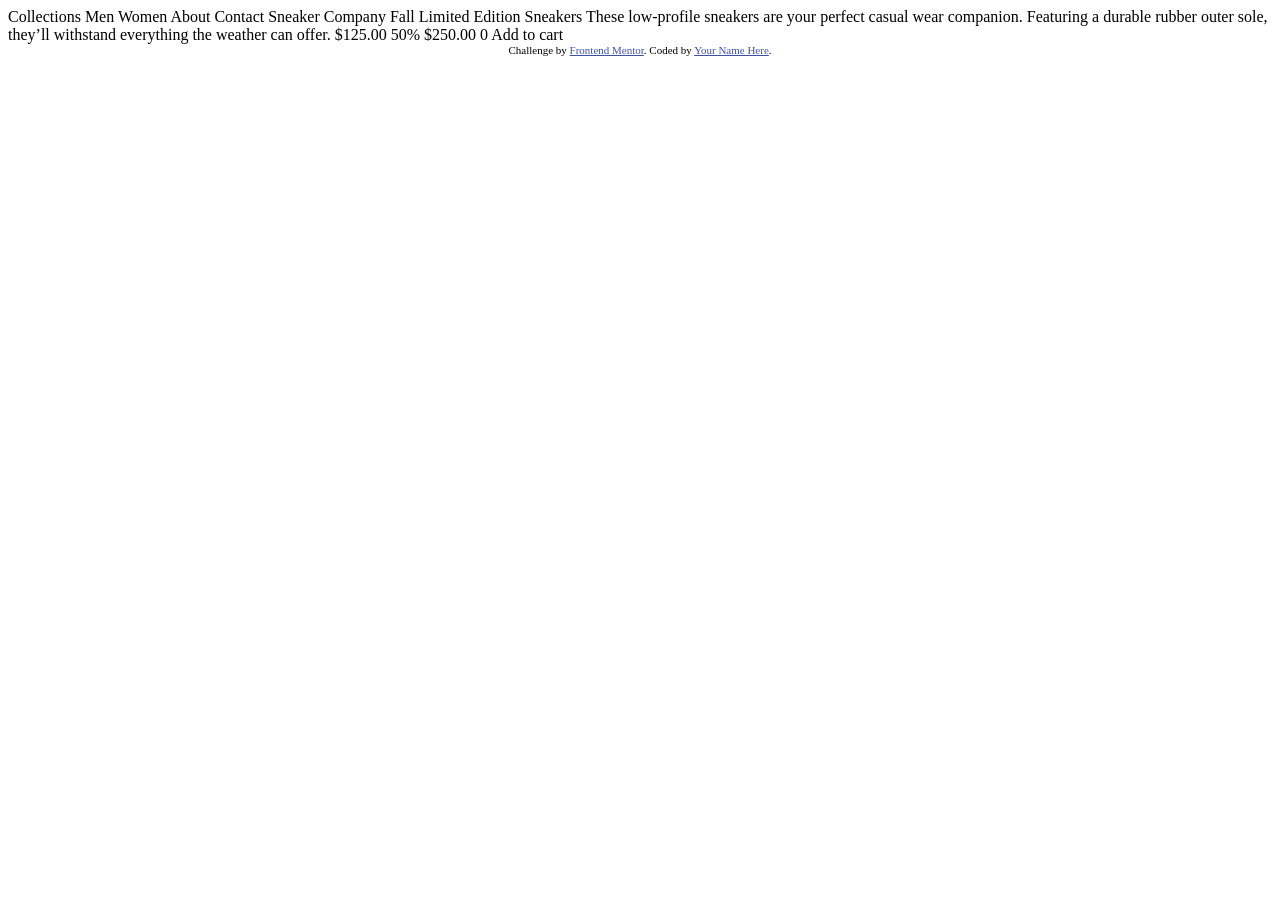
==== ecommerce-product-page-main 2/index.html @ 89cd6dac "projet commun" ====
<!DOCTYPE html>
<html lang="en">
<head>
  <meta charset="UTF-8">
  <meta name="viewport" content="width=device-width, initial-scale=1.0"> <!-- displays site properly based on user's device -->

  <link rel="icon" type="image/png" sizes="32x32" href="./images/favicon-32x32.png">
  
  <title>Frontend Mentor | E-commerce product page</title>

  <!-- Feel free to remove these styles or customise in your own stylesheet 👍 -->
  <style>
    .attribution { font-size: 11px; text-align: center; }
    .attribution a { color: hsl(228, 45%, 44%); }
  </style>
</head>
<body>

  Collections
  Men
  Women
  About
  Contact

  Sneaker Company

  Fall Limited Edition Sneakers

  These low-profile sneakers are your perfect casual wear companion. Featuring a 
  durable rubber outer sole, they’ll withstand everything the weather can offer.

  $125.00
  50%
  $250.00

  0
  Add to cart
  
  <div class="attribution">
    Challenge by <a href="https://www.frontendmentor.io?ref=challenge" target="_blank">Frontend Mentor</a>. 
    Coded by <a href="#">Your Name Here</a>.
  </div>
</body>
</html>
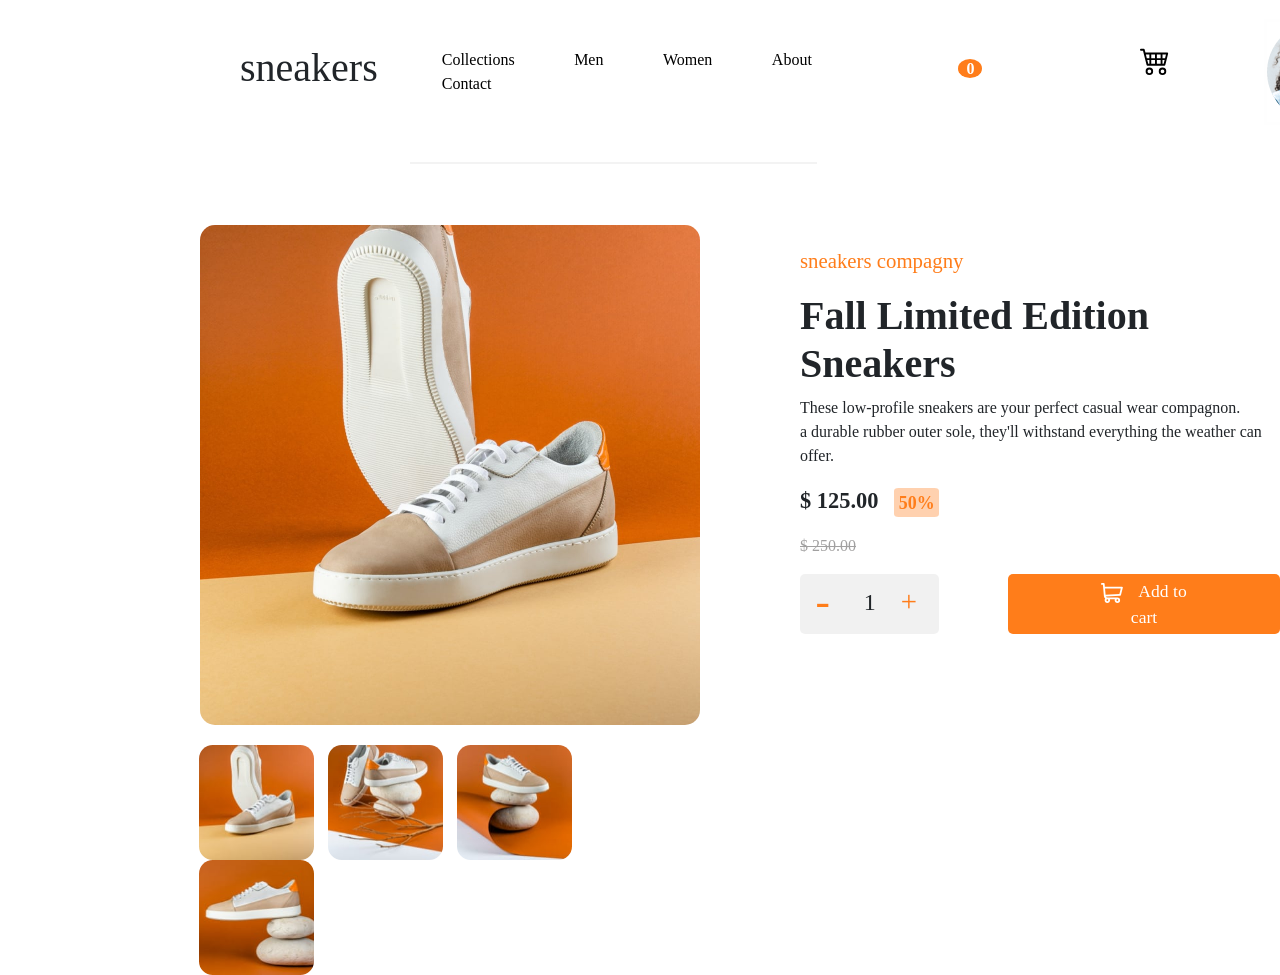
==== commit 1aa83662: "changement nom de fichiers indexhtml" ====
--- a/ecommerce-product-page-main 2/index.html
+++ b/ecommerce-product-page-main 2/index.html
@@ -1,44 +1,152 @@
 <!DOCTYPE html>
-<html lang="en">
+<html lang="fr">
+
 <head>
-  <meta charset="UTF-8">
-  <meta name="viewport" content="width=device-width, initial-scale=1.0"> <!-- displays site properly based on user's device -->
+    <meta charset="UTF-8">
+    <meta http-equiv="X-UA-Compatible" content="IE=edge">
+    <meta name="viewport" content="width=device-width, initial-scale=1.0">
+    <link rel="stylesheet" href="https://cdn.jsdelivr.net/npm/bootstrap@5.3.0-alpha1/dist/css/bootstrap.min.css">
+    <link rel="stylesheet" href="style.css">
+    <link rel="stylesheet" href="https://fonts.google.com/specimen/Kumbh+Sans">
+    <title>Sneakers</title>
+</head>
 
-  <link rel="icon" type="image/png" sizes="32x32" href="./images/favicon-32x32.png">
-  
-  <title>Frontend Mentor | E-commerce product page</title>
+<body>
+    <header>
+        <h1>sneakers</h1>
+        <ul class="navbar">
+            <li><a href="#">Collections</a></li>
+            <li><a href="#">Men</a></li>
+            <li><a href="#">Women</a></li>
+            <li><a href="#">About</a></li>
+            <li><a href="#">Contact</a></li>
+        </ul>
+        <button id="ouvrirModal" class="js-modal">
+            <svg xmlns="http://www.w3.org/2000/svg" width="16" height="16" fill="currentColor"
+                class="bi bi-cart4 panier" viewBox="0 0 16 16">
+                <path
+                    d="M0 2.5A.5.5 0 0 1 .5 2H2a.5.5 0 0 1 .485.379L2.89 4H14.5a.5.5 0 0 1 .485.621l-1.5 6A.5.5 0 0 1 13 11H4a.5.5 0 0 1-.485-.379L1.61 3H.5a.5.5 0 0 1-.5-.5zM3.14 5l.5 2H5V5H3.14zM6 5v2h2V5H6zm3 0v2h2V5H9zm3 0v2h1.36l.5-2H12zm1.11 3H12v2h.61l.5-2zM11 8H9v2h2V8zM8 8H6v2h2V8zM5 8H3.89l.5 2H5V8zm0 5a1 1 0 1 0 0 2 1 1 0 0 0 0-2zm-2 1a2 2 0 1 1 4 0 2 2 0 0 1-4 0zm9-1a1 1 0 1 0 0 2 1 1 0 0 0 0-2zm-2 1a2 2 0 1 1 4 0 2 2 0 0 1-4 0z" />
+            </svg><span class="resultCart">0</span>
+        </button>
+        <!-- <p class="resultCart">0</p>-->
+        <img class="profil" src="../ecommerce-product-page-main 2/images/image-avatar.png" alt="photo de profil">
+    </header>
 
-  <!-- Feel free to remove these styles or customise in your own stylesheet 👍 -->
-  <style>
-    .attribution { font-size: 11px; text-align: center; }
-    .attribution a { color: hsl(228, 45%, 44%); }
-  </style>
-</head>
-<body>
+    <!-- Bouton pour ouvrir le modal -->
 
-  Collections
-  Men
-  Women
-  About
-  Contact
 
-  Sneaker Company
+    <!-- Modal -->
+    <div id="monModal" class="modal">
+        <div class="modal-contenu">
+            <span class="fermer">&times;</span>
+            <h2 class="titre">Cart</h2>
+            <p class="text">Your cart is empty</p>
+            <div id="modalContentFull">
+                <p><img src="./images/image-product-1-thumbnail.jpg" alt="photo shoes"></p>
+                <p class="textModalFull">Fail Limited Edition Sneakers<br>
+                    $ 125.00 <span class="resultCartModal">1</span><span class="sumElement"> </span>
+                </p>
+            </div>
+            <button id="emptyId" class="empty"><svg width="14" height="16" xmlns="http://www.w3.org/2000/svg"
+                    xmlns:xlink="http://www.w3.org/1999/xlink">
+                    <defs>
+                        <path
+                            d="M0 2.625V1.75C0 1.334.334 1 .75 1h3.5l.294-.584A.741.741 0 0 1 5.213 0h3.571a.75.75 0 0 1 .672.416L9.75 1h3.5c.416 0 .75.334.75.75v.875a.376.376 0 0 1-.375.375H.375A.376.376 0 0 1 0 2.625Zm13 1.75V14.5a1.5 1.5 0 0 1-1.5 1.5h-9A1.5 1.5 0 0 1 1 14.5V4.375C1 4.169 1.169 4 1.375 4h11.25c.206 0 .375.169.375.375ZM4.5 6.5c0-.275-.225-.5-.5-.5s-.5.225-.5.5v7c0 .275.225.5.5.5s.5-.225.5-.5v-7Zm3 0c0-.275-.225-.5-.5-.5s-.5.225-.5.5v7c0 .275.225.5.5.5s.5-.225.5-.5v-7Zm3 0c0-.275-.225-.5-.5-.5s-.5.225-.5.5v7c0 .275.225.5.5.5s.5-.225.5-.5v-7Z"
+                            id="a" />
+                    </defs>
+                    <use fill="#737070" fill-rule="nonzero" xlink:href="#a" />
+                </svg></button>
+            <a href="./formPage.html"><button class="valid">Checkout</button></a>
+        </div>
+    </div>
+    <!-- Fin du modal du panier -->
+    <!-- Début galeries superposer -->
+    <main>
+        <aside>
+            <div class="content-image">
+                <button id="ouvrirModal2" class="aside">
+                    <img src="./images/image-product-1.jpg" alt="shoes photo" id="photo1">
+                    <img src="./images/image-product-2.jpg" alt="shoes photo" id="photo2">
+                    <img src="./images/image-product-3.jpg" alt="shoes photo" id="photo3">
+                    <img src="./images/image-product-4.jpg" alt="shoes photo" id="photo4"></button>
+            </div>
+            <div class="lowPhoto">
+                <img class="miniPhoto" src="./images/image-product-1-thumbnail.jpg" alt="shoes">
+                <img class="miniPhoto" src="./images/image-product-2-thumbnail.jpg" alt="shoes">
+                <img class="miniPhoto" src="./images/image-product-3-thumbnail.jpg" alt="shoes">
+                <img class="miniPhoto" src="./images/image-product-4-thumbnail.jpg" alt="shoes">
+            </div>
 
-  Fall Limited Edition Sneakers
+            <!-- Debut modal 2 -->
+            <div id="monModal2" class="modal2">
+                <span class="fermerTwo">&times;</span>
+                <div class="modal2-contenu">
+                    <div id="monSlide" class="carousel slide">
+                        <div class="carousel-indicators">
+                            <button type="button" data-bs-target="#monSlide" data-bs-slide-to="0" class="active"
+                                aria-current="true" aria-label="Slide 1"></button>
+                            <button type="button" data-bs-target="#monSlide" data-bs-slide-to="1"
+                                aria-label="Slide 2"></button>
+                            <button type="button" data-bs-target="#monSlide" data-bs-slide-to="2"
+                                aria-label="Slide 3"></button>
+                            <button type="button" data-bs-target="#monSlide" data-bs-slide-to="3"
+                                aria-label="Slide 4"></button>
+                        </div>
+                        <div class="carousel-inner">
+                            <div class="carousel-item active">
+                                <img src="./images/image-product-1.jpg" class="d-block w-100" alt="shoes">
+                            </div>
+                            <div class="carousel-item">
+                                <img src="./images/image-product-2.jpg" class="d-block w-100" alt="shoes">
+                            </div>
+                            <div class="carousel-item">
+                                <img src="./images/image-product-3.jpg" class="d-block w-100" alt="shoes">
+                            </div>
+                            <div class="carousel-item">
+                                <img src="./images/image-product-4.jpg" class="d-block w-100" alt="shoes">
+                            </div>
+                        </div>
+                        <button class="carousel-control-prev" type="button" data-bs-target="#monSlide"
+                            data-bs-slide="prev">
+                            <span class="carousel-control-prev-icon" aria-hidden="true"></span>
+                            <span class="visually-hidden">Previous</span>
+                        </button>
+                        <button class="carousel-control-next" type="button" data-bs-target="#monSlide"
+                            data-bs-slide="next">
+                            <span class="carousel-control-next-icon" aria-hidden="true"></span>
+                            <span class="visually-hidden">Next</span>
+                        </button>
+                    </div>
+                </div>
+            </div>
+        </aside>
+        <!-- Fin du coté gauche  -->
+        <aside class="right">
+            <p class="orange">sneakers compagny</p>
+            <h2>Fall Limited Edition <br>Sneakers</h2>
+            <p>These low-profile sneakers are your perfect casual wear compagnon.
+                <br> a durable rubber outer sole, they'll withstand everything the weather can offer.
+            </p>
+            <p class="price">$ 125.00 <span class="reduction"> 50%</span></p>
+            <p class="fallPrice">$ 250.00</p>
+            <div class="addButton">
+                <p id="counter" class="add">1</p>
+                <button class="negatif" id="minus">-</button>
+                <button id="plus" class="positif">+</button>
+                <button id="add-to-cart"><svg width="22" height="20" xmlns="http://www.w3.org/2000/svg">
+                        <path
+                            d="M20.925 3.641H3.863L3.61.816A.896.896 0 0 0 2.717 0H.897a.896.896 0 1 0 0 1.792h1l1.031 11.483c.073.828.52 1.726 1.291 2.336C2.83 17.385 4.099 20 6.359 20c1.875 0 3.197-1.87 2.554-3.642h4.905c-.642 1.77.677 3.642 2.555 3.642a2.72 2.72 0 0 0 2.717-2.717 2.72 2.72 0 0 0-2.717-2.717H6.365c-.681 0-1.274-.41-1.53-1.009l14.321-.842a.896.896 0 0 0 .817-.677l1.821-7.283a.897.897 0 0 0-.87-1.114ZM6.358 18.208a.926.926 0 0 1 0-1.85.926.926 0 0 1 0 1.85Zm10.015 0a.926.926 0 0 1 0-1.85.926.926 0 0 1 0 1.85Zm2.021-7.243-13.8.81-.57-6.341h15.753l-1.383 5.53Z"
+                            fill="#FFFFFF" fill-rule="nonzero" />
+                    </svg>Add to cart</button>
+            </div>
+        </aside>
+    </main>
 
-  These low-profile sneakers are your perfect casual wear companion. Featuring a 
-  durable rubber outer sole, they’ll withstand everything the weather can offer.
+    <script src="./JQuery.js"></script>
+    <script src="https://cdn.jsdelivr.net/npm/bootstrap@5.2.3/dist/js/bootstrap.min.js"
+        integrity="sha384-cuYeSxntonz0PPNlHhBs68uyIAVpIIOZZ5JqeqvYYIcEL727kskC66kF92t6Xl2V"
+        crossorigin="anonymous"></script>
+    <script src="script2.js"></script>
+</body>
 
-  $125.00
-  50%
-  $250.00
-
-  0
-  Add to cart
-  
-  <div class="attribution">
-    Challenge by <a href="https://www.frontendmentor.io?ref=challenge" target="_blank">Frontend Mentor</a>. 
-    Coded by <a href="#">Your Name Here</a>.
-  </div>
-</body>
 </html>
--- a/ecommerce-product-page-main 2/style.css
+++ b/ecommerce-product-page-main 2/style.css
@@ -0,0 +1,435 @@
+@charset "UTF-8";
+body {
+  margin: 0;
+  padding: 0;
+  font-family: Kumbh Sans;
+  overflow-x: hidden;
+}
+
+header {
+  display: flex;
+  margin-left: 15rem;
+  margin-top: 1.2rem;
+  align-items: center;
+}
+
+.navbar {
+  margin-top: 1rem;
+  margin-left: 2rem;
+  position: relative;
+  height: -moz-fit-content;
+  height: fit-content;
+}
+
+.navbar::after {
+  border-bottom: 2px solid rgba(211, 211, 211, 0.28);
+  content: "";
+  width: 100%;
+  position: absolute;
+  bottom: -60px;
+  left: 0;
+}
+
+ul {
+  display: flex;
+  list-style-type: none;
+}
+
+ul li {
+  margin-left: 2rem;
+}
+
+.navbar li {
+  position: relative;
+  padding-right: 5px;
+}
+
+a {
+  text-decoration: none;
+  color: black;
+}
+a:hover {
+  color: black;
+}
+
+.navbar li::after {
+  content: "";
+  position: absolute;
+  bottom: -67px;
+  left: 0;
+  height: 1px;
+  width: 100%;
+  transition: background-color 0.3s ease-in-out;
+}
+
+.navbar li:hover::after {
+  background-color: hsl(26, 100%, 55%);
+  height: 3px;
+  left: -5px;
+}
+
+.panier {
+  margin-left: 20rem;
+  height: 30px;
+  width: 30px;
+}
+
+.profil {
+  margin: 0;
+  padding: 0;
+  position: relative;
+  left: 90px;
+  border: 3px solid #fefefe;
+}
+.profil:hover {
+  border: 3px solid hsl(26, 100%, 55%);
+  border-radius: 50%;
+}
+
+.shop {
+  border: none;
+  background: none;
+}
+
+/* Style pour le bouton */
+#ouvrirModal {
+  background-color: white; /* Couleur de fond */
+  border: none;
+  padding: 0;
+}
+
+/* Style pour le modal */
+.modal {
+  display: none; /* Cache le modal par défaut */
+  position: fixed; /* Position fixe */
+  z-index: 1; /* Place le modal au-dessus de tout */
+  left: 30%;
+  top: -10%;
+  width: 100%;
+  height: 100%;
+  /* Couleur de fond semi-transparente */
+}
+
+.titre {
+  border-bottom: 1px solid lightgray;
+  padding: 30px;
+}
+
+.text {
+  padding-top: 40px;
+}
+
+/* Style pour le contenu du modal */
+.modal-contenu {
+  background-color: #fefefe; /* Couleur de fond */
+  margin: 15% auto; /* Centre le contenu verticalement et horizontalement */
+  padding: 20px;
+  width: 30%; /* Largeur du contenu */
+  height: 40%;
+  text-align: center;
+  border-radius: 3%;
+  box-shadow: 0px 0px 19px -1px rgba(92, 92, 92, 0.67);
+  position: relative;
+}
+
+/* Style pour le span "fermer" */
+.fermer {
+  color: #aaa;
+  float: right;
+  font-size: 28px;
+  font-weight: bold;
+}
+
+.fermer:hover,
+.fermer:focus {
+  color: hsl(26, 100%, 55%);
+  text-decoration: none;
+  cursor: pointer;
+}
+
+main {
+  display: flex;
+}
+
+aside > button > img {
+  width: 300px;
+  height: 300px;
+  border-radius: 3%;
+  margin-left: 200px;
+  margin-top: 100px;
+  margin-bottom: 20px;
+}
+
+.lowPhoto {
+  margin-left: 189px;
+}
+
+.miniPhoto {
+  border-radius: 12%;
+  width: 115px;
+  height: 115px;
+  margin-left: 10px;
+}
+.miniPhoto:hover {
+  border-radius: 12%;
+  background-color: #aaa;
+  opacity: 0.5;
+  transition: 0.3s;
+}
+
+.right {
+  margin-top: 120px;
+  margin-left: 100px;
+}
+.right h2 {
+  font-weight: bold;
+  font-size: 2.5em;
+}
+
+.orange {
+  color: hsl(26, 100%, 55%);
+  font-size: 1.3em;
+}
+
+.price {
+  font-size: 1.4em;
+  font-weight: bold;
+}
+
+.reduction {
+  background-color: hsla(26, 100%, 55%, 0.349);
+  color: hsl(26, 100%, 55%);
+  padding: 1%;
+  border-radius: 10%;
+  font-size: 0.8em;
+  margin-left: 10px;
+}
+
+.fallPrice {
+  color: rgb(161, 160, 160);
+  text-decoration: line-through;
+}
+
+.addButton {
+  display: flex;
+}
+
+.add {
+  background-color: rgba(211, 211, 211, 0.324);
+  width: 30%;
+  text-align: center;
+  font-size: 1.5em;
+  border-radius: 5px 5px 5px 5px;
+  height: 60px;
+  border: none;
+  vertical-align: middle;
+  padding: 10px;
+}
+
+.negatif {
+  color: hsl(26, 100%, 55%);
+  position: relative;
+  right: 130px;
+  font-size: 2.7em;
+  border: none;
+  background-color: transparent;
+  cursor: pointer;
+  top: -11px;
+}
+
+.positif {
+  color: hsl(26, 100%, 55%);
+  position: relative;
+  right: 65px;
+  top: -10px;
+  padding-left: 0;
+  font-size: 1.8em;
+  border: none;
+  background-color: transparent;
+  cursor: pointer;
+}
+
+#add-to-cart {
+  background-color: hsl(26, 100%, 55%);
+  height: 60px;
+  color: white;
+  padding: auto;
+  border-radius: 5px 5px 5px 5px;
+  padding: 0;
+  font-size: 1.1em;
+  margin-left: 20px;
+  padding-left: 80px;
+  padding-right: 80px;
+  cursor: pointer;
+  border: none;
+}
+#add-to-cart svg {
+  margin-right: 15px;
+}
+
+.resultCart {
+  position: relative;
+  left: -25px;
+  bottom: 18px;
+  background-color: hsl(26, 100%, 55%);
+  color: white;
+  font-weight: bold;
+  border-radius: 50%;
+  padding: 1px 8px;
+  margin: 0;
+}
+
+.empty {
+  position: absolute;
+  bottom: 25px;
+  left: 30px;
+  background-color: rgb(255, 255, 255);
+  border: none;
+  scale: 1.5;
+}
+
+.valid {
+  position: absolute;
+  bottom: 20px;
+  right: 30px;
+  background-color: hsl(26, 100%, 55%);
+  border: hsl(26, 100%, 55%);
+  padding: 7px;
+  border-radius: 7px;
+  width: 90px;
+  color: white;
+}
+
+.valid:hover {
+  background-color: hsl(26, 98%, 46%);
+  color: white;
+}
+
+#monSlide {
+  background-color: rgba(0, 0, 0, 0.666);
+  z-index: 3;
+  border-radius: 3%;
+  width: 600px;
+}
+
+.carousel-item {
+  height: 600px;
+  width: 600px;
+}
+
+.modal2 {
+  display: none; /* Cache le modal par défaut */
+  position: relative;
+  top: -900px;
+  background-color: rgba(0, 0, 0, 0.9);
+  height: 100vh;
+  width: 100vw;
+  z-index: 3;
+}
+
+.modal2-contenu {
+  position: absolute;
+  top: 50%;
+  left: 50%;
+  transform: translate(-50%, -50%);
+}
+
+.fermerTwo {
+  position: absolute;
+  top: 30px;
+  right: 40px;
+  color: white;
+  float: right;
+  font-size: 45px;
+  font-weight: bold;
+  margin-right: 40px;
+  margin-top: 10px;
+}
+
+.fermerTwo:hover,
+.fermerTwo:focus {
+  color: hsl(26, 100%, 55%);
+  text-decoration: none;
+  cursor: pointer;
+}
+
+#ouvrirModal2 {
+  display: flex;
+  border: none;
+  padding: 0;
+  background-color: #fff;
+}
+#ouvrirModal2 > img {
+  width: 500px;
+  height: 500px;
+  border-radius: 3%;
+  margin-left: 200px;
+  margin-top: 100px;
+  margin-bottom: 20px;
+}
+
+.content-image {
+  overflow: hidden;
+  width: 700px;
+}
+
+.carousel-inner {
+  border-radius: 3%;
+  overflow: hidden;
+}
+
+#modalContentFull {
+  display: flex;
+  margin-left: 20px;
+}
+#modalContentFull img {
+  height: 80px;
+  width: 80px;
+  border-radius: 5px;
+  position: absolute;
+  top: 150px;
+  left: 50px;
+}
+#modalContentFull .textModalFull {
+  position: absolute;
+  top: 160px;
+  left: 140px;
+  text-align: start;
+  margin-left: 20px;
+  color: rgb(122, 121, 121);
+}
+
+.sumElement {
+  color: black;
+  font-weight: bold;
+}
+
+.form {
+  margin-top: 120px;
+  width: 800px;
+  margin-left: 30px;
+  border: 2px solid hsl(26, 100%, 55%);
+  padding: 50px;
+  border-radius: 10px;
+}
+
+#validBuy {
+  display: flex;
+  position: relative;
+}
+
+#modalContentFullPage2 img {
+  position: absolute;
+  height: 130px;
+  width: 130px;
+  border-radius: 6px;
+  top: 150px;
+  right: 430px;
+}
+#modalContentFullPage2 .textModalFull {
+  position: absolute;
+  top: 160px;
+  right: 100px;
+  font-size: 1.6em;
+  color: rgb(122, 121, 121);
+}/*# sourceMappingURL=style.css.map */
